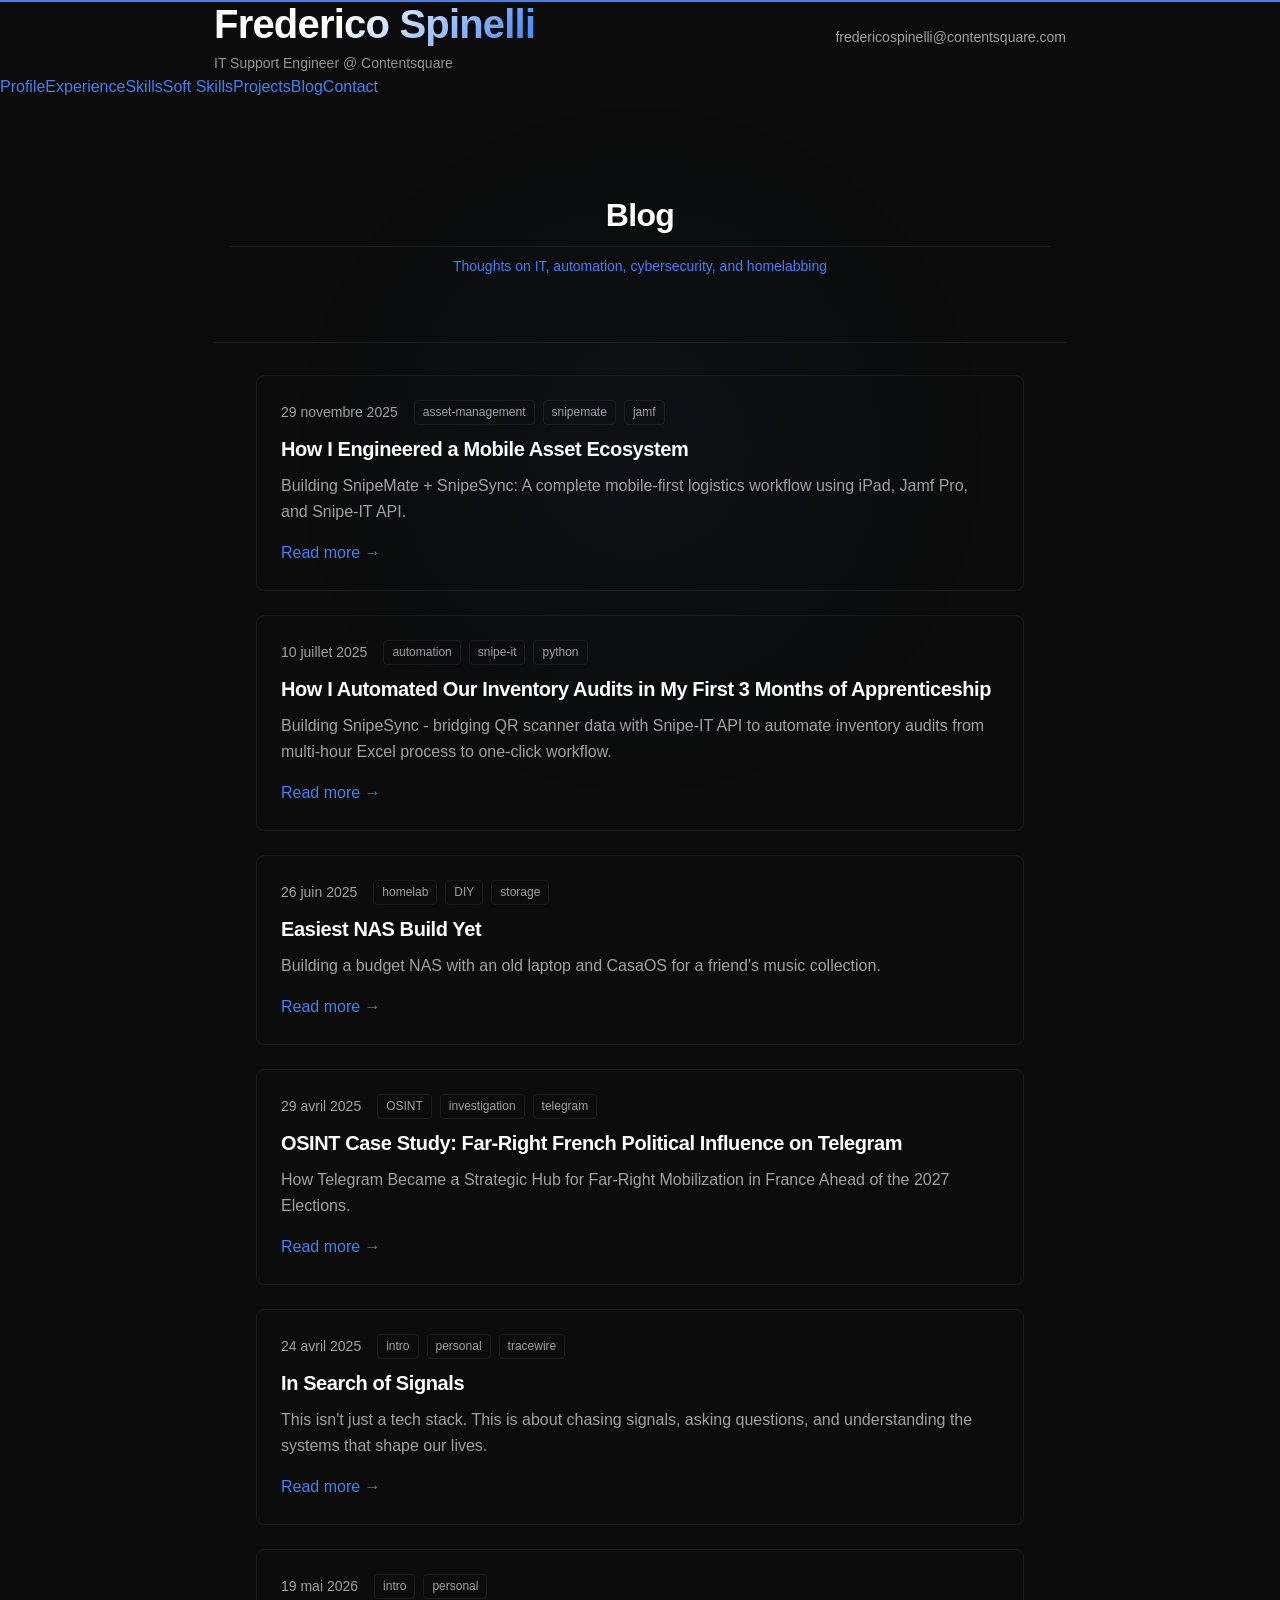
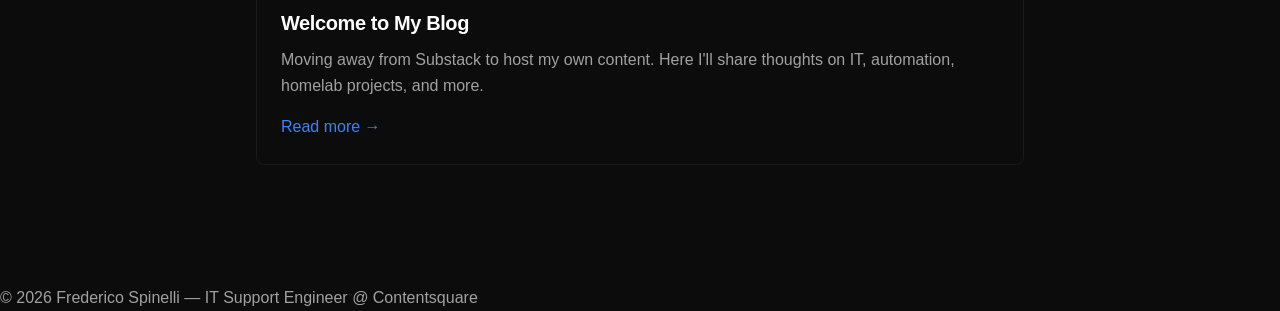
==== blog.html @ 6df58f3d "Add mouse-following spotlight glow effect" ====
<!DOCTYPE html>
<html lang="fr">
<head>
    <meta charset="UTF-8">
    <meta name="viewport" content="width=device-width, initial-scale=1.0">
    <title>Blog — Frederico Spinelli</title>
    <link rel="preload" href="fonts/inter-var-latin.woff2" as="font" type="font/woff2" crossorigin>
    <link rel="preload" href="fonts/jetbrains-mono-regular-latin.woff2" as="font" type="font/woff2" crossorigin>
    <link rel="stylesheet" href="style.css">
    <link rel="icon" type="image/x-icon" href="favicon.ico">
    <script src="components.js" defer></script>

    <meta property="og:type" content="website" />
    <meta property="og:title" content="Blog — Frederico Spinelli" />
    <meta property="og:description" content="Articles on IT support, automation, homelab projects, and more." />
    <meta property="og:image" content="https://fuulks.github.io/FredericoSpinelli-CV/og-image.png" />
    <meta property="og:image:width" content="1200" />
    <meta property="og:image:height" content="630" />
    <meta name="twitter:card" content="summary_large_image" />
    <meta name="twitter:title" content="Blog — Frederico Spinelli" />
    <meta name="twitter:description" content="Articles on IT support, automation, homelab projects, and more." />
    <meta name="twitter:image" content="https://fuulks.github.io/FredericoSpinelli-CV/og-image.png" />
</head>
<body>
    <div id="scroll-progress"></div>
    <div class="spotlight" aria-hidden="true"></div>
    <a href="#main-content" class="skip-link">Skip to main content</a>
    <site-header></site-header>

    <site-nav></site-nav>

    <main id="main-content">
        <section class="blog-hero" aria-labelledby="blog">
            <h2 id="blog">Blog</h2>
            <p class="tagline">Thoughts on IT, automation, cybersecurity, and homelabbing</p>
        </section>

        <section class="posts-list" id="posts">
            <!-- Posts will be listed here dynamically -->
        </section>
    </main>

    <site-footer></site-footer>

    <script>
        // Load posts from the posts/ directory
        async function loadPosts() {
            const postsContainer = document.getElementById('posts');
            
            // Post metadata - update this when adding new posts
            const posts = [
                {
                    slug: '2025-11-29-how-i-engineered-a-mobile-asset-ecosystem',
                    title: 'How I Engineered a Mobile Asset Ecosystem',
                    date: '2025-11-29',
                    excerpt: 'Building SnipeMate + SnipeSync: A complete mobile-first logistics workflow using iPad, Jamf Pro, and Snipe-IT API.',
                    tags: ['asset-management', 'snipemate', 'jamf']
                },
                {
                    slug: '2025-07-10-how-i-automated-our-inventory-audits',
                    title: 'How I Automated Our Inventory Audits in My First 3 Months of Apprenticeship',
                    date: '2025-07-10',
                    excerpt: 'Building SnipeSync - bridging QR scanner data with Snipe-IT API to automate inventory audits from multi-hour Excel process to one-click workflow.',
                    tags: ['automation', 'snipe-it', 'python']
                },
                {
                    slug: '2025-06-26-easiest-nas-build-yet',
                    title: 'Easiest NAS Build Yet',
                    date: '2025-06-26',
                    excerpt: 'Building a budget NAS with an old laptop and CasaOS for a friend\'s music collection.',
                    tags: ['homelab', 'DIY', 'storage']
                },
                {
                    slug: '2025-04-29-osint-case-study-far-right-telegram-fne',
                    title: 'OSINT Case Study: Far-Right French Political Influence on Telegram',
                    date: '2025-04-29',
                    excerpt: 'How Telegram Became a Strategic Hub for Far-Right Mobilization in France Ahead of the 2027 Elections.',
                    tags: ['OSINT', 'investigation', 'telegram']
                },
                {
                    slug: '2025-04-24-in-search-of-signals',
                    title: 'In Search of Signals',
                    date: '2025-04-24',
                    excerpt: "This isn't just a tech stack. This is about chasing signals, asking questions, and understanding the systems that shape our lives.",
                    tags: ['intro', 'personal', 'tracewire']
                },
                {
                    slug: '2026-05-19-welcome-to-my-blog',
                    title: 'Welcome to My Blog',
                    date: '2026-05-19',
                    excerpt: 'Moving away from Substack to host my own content. Here I\'ll share thoughts on IT, automation, homelab projects, and more.',
                    tags: ['intro', 'personal']
                }
            ];

            if (posts.length === 0) {
                postsContainer.innerHTML = '<p class="no-posts">No posts yet. Check back soon!</p>';
                return;
            }

            postsContainer.innerHTML = posts.map(post => `
                <article class="post-card reveal-on-scroll">
                    <div class="post-meta">
                        <span class="post-date">${formatDate(post.date)}</span>
                        <span class="post-tags">${post.tags.map(t => `<span class="tag">${t}</span>`).join('')}</span>
                    </div>
                    <h3 class="post-title"><a href="posts/${post.slug}.html">${post.title}</a></h3>
                    <p class="post-excerpt">${post.excerpt}</p>
                    <a href="posts/${post.slug}.html" class="read-more">Read more →</a>
                </article>
            `).join('');
        }

        function formatDate(dateStr) {
            const date = new Date(dateStr);
            return date.toLocaleDateString('fr-FR', { 
                day: 'numeric', 
                month: 'long', 
                year: 'numeric' 
            });
        }

        loadPosts();
    </script>
</body>
</html>
---- style.css ----
/* CV Redesign — Tech Professional Dark (Linear-inspired) */

/* ===== Self-hosted Fonts ===== */
@font-face {
  font-family: 'Inter';
  src: url('fonts/inter-var-latin.woff2') format('woff2');
  font-weight: 100 900;
  font-style: normal;
  font-display: swap;
}

@font-face {
  font-family: 'JetBrains Mono';
  src: url('fonts/jetbrains-mono-regular-latin.woff2') format('woff2');
  font-weight: 400;
  font-style: normal;
  font-display: swap;
}

/* ===== CSS Variables ===== */
:root {
  --bg-primary: #0c0c0c;
  --bg-surface: #141414;
  --bg-elevated: #1a1a1a;
  --bg-hover: #222222;
  --text-primary: #ffffff;
  --text-secondary: #a1a1a1;
  --text-muted: #949494;
  --accent: #3b82f6;
  --accent-hover: #60a5fa;
  --accent-glow: rgba(59, 130, 246, 0.15);
  --border: rgba(255,255,255,0.06);
  --border-light: rgba(255,255,255,0.12);
  --radius: 12px;
  --radius-sm: 8px;
  --spacing: 4px;
  --font: 'Inter', -apple-system, BlinkMacSystemFont, 'Segoe UI', sans-serif;
  --font-mono: 'JetBrains Mono', 'Fira Code', monospace;
  --transition: 0.2s ease;
}

/* ===== Reset ===== */
*, *::before, *::after {
  box-sizing: border-box;
  margin: 0;
  padding: 0;
}

html {
  scroll-behavior: smooth;
}

body {
  font-family: var(--font);
  background: var(--bg-primary);
  color: var(--text-primary);
  line-height: 1.6;
  min-height: 100vh;
}

body::after {
  content: '';
  position: fixed;
  inset: 0;
  background-image: url("data:image/svg+xml,%3Csvg viewBox='0 0 256 256' xmlns='http://www.w3.org/2000/svg'%3E%3Cfilter id='noise'%3E%3CfeTurbulence type='fractalNoise' baseFrequency='0.9' numOctaves='4' stitchTiles='stitch'/%3E%3C/filter%3E%3Crect width='100%25' height='100%25' filter='url(%23noise)' opacity='0.04'/%3E%3C/svg%3E");
  opacity: 0.03;
  pointer-events: none;
  z-index: 9999;
}

/* ===== Typography ===== */
h1, h2, h3, h4, h5, h6 {
  font-weight: 600;
  line-height: 1.2;
  letter-spacing: -0.02em;
}

h1 {
  background: linear-gradient(135deg, #ffffff 40%, #3b82f6 100%);
  -webkit-background-clip: text;
  background-clip: text;
  -webkit-text-fill-color: transparent;
  color: #ffffff;
  font-size: 2.5rem;
  font-weight: 700;
}
h2 { font-size: 1.75rem; }
h3 { font-size: 1.25rem; }
h4 { font-size: 1rem; }

p { color: var(--text-secondary); }
a { color: var(--accent); text-decoration: none; transition: color var(--transition), background-size 300ms ease; }

.post-body a,
.footer-content a,
.blog-content a {
  background-image: linear-gradient(var(--accent), var(--accent));
  background-size: 0% 1px;
  background-repeat: no-repeat;
  background-position: left bottom;
  transition: color var(--transition), background-size 300ms ease;
}

.post-body a:hover,
.footer-content a:hover,
.blog-content a:hover {
  background-size: 100% 1px;
}
a:hover { color: var(--accent-hover); }

strong { color: var(--text-primary); font-weight: 600; }

/* ===== Layout ===== */
.container {
  max-width: 900px;
  margin: 0 auto;
  padding: 0 24px;
}

/* ===== Header ===== */
header {
  background: var(--bg-surface);
  border-bottom: 1px solid var(--border);
  padding: 24px 0;
  position: sticky;
  top: 0;
  z-index: 100;
  backdrop-filter: blur(12px);
}

.header-content {
  max-width: 900px;
  margin: 0 auto;
  padding: 0 24px;
  display: flex;
  justify-content: space-between;
  align-items: center;
  flex-wrap: wrap;
  gap: 16px;
}

.header-text .subtitle {
  color: var(--text-muted);
  font-size: 0.875rem;
  margin-top: 4px;
}

.header-contact {
  display: flex;
  gap: 16px;
}

.header-contact a {
  color: var(--text-secondary);
  font-size: 0.875rem;
}

/* ===== Nav ===== */
nav {
  background: var(--bg-surface);
  border-bottom: 1px solid var(--border);
  padding: 0;
  position: sticky;
  top: 73px;
  z-index: 99;
}

nav .nav-inner {
  max-width: 900px;
  margin: 0 auto;
  padding: 0 24px;
  display: flex;
  gap: 0;
  overflow-x: auto;
  scrollbar-width: none;
}

nav .nav-inner::-webkit-scrollbar { display: none; }

nav a {
  color: var(--text-muted);
  padding: 16px 20px;
  font-size: 0.875rem;
  font-weight: 500;
  transition: all var(--transition);
  white-space: nowrap;
  border-bottom: 2px solid transparent;
}

nav a:hover {
  color: var(--text-primary);
  background: var(--bg-hover);
}

nav a.active {
  color: var(--accent);
  border-bottom-color: var(--accent);
}

nav a.contact-btn {
  color: var(--accent);
  border: 1px solid var(--accent);
  border-radius: var(--radius-sm);
  margin: 8px 12px 8px 0;
  padding: 8px 16px;
  transition: all var(--transition);
}

nav a.contact-btn:hover {
  background: var(--accent);
  color: var(--bg-primary);
}

/* ===== Main ===== */
main {
  max-width: 900px;
  margin: 0 auto;
  padding: 48px 24px;
}

/* ===== Cards ===== */
.card {
  position: relative;
  isolation: isolate;
  background: var(--bg-surface);
  border: 1px solid var(--border);
  border-radius: var(--radius);
  padding: 24px;
  transition: all var(--transition);
}

.card:hover {
  border-color: var(--border-light);
  box-shadow: 0 0 0 1px var(--accent-glow), 0 8px 32px rgba(0,0,0,0.4);
}

.card::before, .experience-card::before, .project-item::before {
  content: '';
  position: absolute;
  inset: -1px;
  border-radius: inherit;
  background: linear-gradient(135deg, rgba(59,130,246,0.4), transparent 50%);
  z-index: -1;
  opacity: 0;
  transition: opacity 300ms ease;
}

.card:hover::before {
  opacity: 1;
}

.experience-card:hover::before {
  opacity: 1;
}

.project-item:hover::before {
  opacity: 1;
}

/* ===== Section ===== */
section {
  margin-bottom: 48px;
}

section h2 {
  margin-bottom: 24px;
  padding-bottom: 12px;
  border-bottom: 1px solid var(--border);
}

.section-intro {
  color: var(--text-muted);
  margin-bottom: 24px;
  font-size: 0.9375rem;
}

/* ===== Profile ===== */
.profile {
  background:
    radial-gradient(ellipse 80% 60% at 50% -10%, rgba(59, 130, 246, 0.12) 0%, transparent 70%),
    radial-gradient(ellipse 60% 40% at 80% 100%, rgba(99, 102, 241, 0.08) 0%, transparent 60%),
    var(--bg-primary);
  display: grid;
  grid-template-columns: 200px 1fr;
  gap: 32px;
  align-items: start;
}

.profile-photo {
  width: 200px;
  height: 200px;
  border-radius: var(--radius);
  object-fit: cover;
  border: 1px solid var(--border);
}

.profile-text h2 {
  border: none;
  padding: 0;
  margin-bottom: 8px;
  border-bottom: none;
}

.tagline {
  color: var(--accent);
  font-size: 0.875rem;
  font-weight: 500;
  margin-bottom: 16px;
}

.profile-text p {
  margin-bottom: 12px;
  font-size: 0.9375rem;
}

.profile-links {
  display: flex;
  gap: 12px;
  margin-top: 20px;
  flex-wrap: wrap;
}

.profile-link {
  display: inline-flex;
  align-items: center;
  gap: 8px;
  background: var(--bg-elevated);
  padding: 10px 16px;
  border-radius: var(--radius-sm);
  font-size: 0.875rem;
  font-weight: 500;
  transition: all var(--transition);
}

.profile-link:hover {
  background: var(--bg-hover);
  transform: translateY(-1px);
}

/* ===== Stats Cards ===== */
.stats-grid {
  display: grid;
  grid-template-columns: repeat(3, 1fr);
  gap: 16px;
}

.stat-card {
  background: var(--bg-surface);
  border: 1px solid var(--border);
  border-radius: var(--radius);
  padding: 20px;
  text-align: center;
}

.stat-number {
  font-size: 2rem;
  font-weight: 700;
  color: var(--accent);
  display: block;
}

.stat-label {
  font-size: 0.8125rem;
  color: var(--text-muted);
  margin-top: 4px;
  display: block;
}

/* ===== Experience Cards ===== */
.experience-card {
  position: relative;
  isolation: isolate;
  background: var(--bg-surface);
  border: 1px solid var(--border);
  border-radius: var(--radius);
  padding: 24px;
  margin-bottom: 16px;
  transition: all var(--transition);
}

.experience-card:hover {
  border-color: var(--border-light);
  box-shadow: 0 0 0 1px var(--accent-glow), 0 8px 32px rgba(0,0,0,0.4);
}

.experience-card.featured {
  border-color: var(--accent);
  background: linear-gradient(135deg, var(--bg-surface) 0%, rgba(59, 130, 246, 0.05) 100%);
}

.exp-header {
  display: grid;
  grid-template-columns: 56px 1fr auto;
  gap: 16px;
  align-items: start;
  margin-bottom: 16px;
}

.exp-logo img {
  width: 56px;
  height: 56px;
  border-radius: var(--radius-sm);
  object-fit: cover;
  border: 1px solid var(--border);
}

.exp-title-block h3 {
  margin-bottom: 4px;
}

.company {
  color: var(--accent);
  font-weight: 500;
  font-size: 0.9375rem;
}

.exp-date {
  color: var(--text-muted);
  font-size: 0.8125rem;
  margin-top: 4px;
}

.exp-location {
  color: var(--text-muted);
  font-size: 0.8125rem;
  white-space: nowrap;
}

.exp-details p {
  margin-bottom: 16px;
  font-size: 0.9375rem;
}

.tags {
  display: flex;
  flex-wrap: wrap;
  gap: 8px;
}

.tag {
  background: var(--bg-elevated);
  color: var(--text-secondary);
  padding: 6px 12px;
  border-radius: 20px;
  font-size: 0.75rem;
  font-weight: 500;
  border: 1px solid var(--border);
}

/* ===== Timeline ===== */
.timeline {
  position: relative;
  padding-left: 32px;
}

.timeline::before {
  content: '';
  position: absolute;
  left: 7px;
  top: 0;
  bottom: 0;
  width: 2px;
  background: var(--border);
}

.timeline-item {
  position: relative;
  margin-bottom: 24px;
}

.timeline-item::before {
  content: '';
  position: absolute;
  left: -28px;
  top: 6px;
  width: 10px;
  height: 10px;
  border-radius: 50%;
  background: var(--bg-primary);
  border: 2px solid var(--accent);
}

.timeline-content {
  background: var(--bg-surface);
  border: 1px solid var(--border);
  border-radius: var(--radius);
  padding: 20px;
  transition: all var(--transition);
}

.timeline-content:hover {
  border-color: var(--border-light);
  transform: translateX(4px);
}

.timeline-content h3 {
  margin-bottom: 4px;
  font-size: 1rem;
}

.timeline-date {
  color: var(--accent);
  font-size: 0.75rem;
  font-weight: 600;
  margin-bottom: 8px;
  text-transform: uppercase;
  letter-spacing: 0.05em;
}

.timeline-content p {
  font-size: 0.875rem;
}

/* ===== Skills Grid ===== */
.skills-grid {
  display: grid;
  grid-template-columns: repeat(2, 1fr);
  gap: 16px;
}

.skill-category {
  background: var(--bg-surface);
  border: 1px solid var(--border);
  border-radius: var(--radius);
  padding: 20px;
  transition: all var(--transition);
}

.skill-category:hover {
  border-color: var(--border-light);
  transform: translateY(-2px);
}

.skill-category h3 {
  font-size: 0.9375rem;
  margin-bottom: 16px;
  display: flex;
  align-items: center;
  gap: 8px;
}

.skill-category ul {
  list-style: none;
}

.skill-category li {
  color: var(--text-secondary);
  padding: 8px 0;
  font-size: 0.875rem;
  border-bottom: 1px solid var(--border);
  display: flex;
  align-items: center;
  gap: 8px;
}

.skill-category li:last-child {
  border-bottom: none;
}

.skill-category li::before {
  content: '→';
  color: var(--accent);
  font-size: 0.75rem;
}

/* ===== Certifications ===== */
.cert-grid {
  display: grid;
  grid-template-columns: repeat(3, 1fr);
  gap: 16px;
}

.cert-card {
  background: var(--bg-surface);
  border: 1px solid var(--border);
  border-radius: var(--radius);
  padding: 20px;
  text-align: center;
  transition: all var(--transition);
}

.cert-card:hover {
  border-color: var(--border-light);
  transform: translateY(-2px);
}

.cert-badge {
  font-size: 2rem;
  margin-bottom: 12px;
}

.cert-info h3 {
  font-size: 0.875rem;
  margin-bottom: 8px;
  line-height: 1.3;
}

.cert-issuer {
  color: var(--accent);
  font-size: 0.75rem;
  font-weight: 500;
}

.cert-date {
  color: var(--text-muted);
  font-size: 0.75rem;
  margin-top: 4px;
}

/* ===== Tools Grid ===== */
.tools-grid {
  display: flex;
  flex-wrap: wrap;
  gap: 8px;
}

.tool-tag {
  background: var(--bg-elevated);
  color: var(--text-secondary);
  padding: 8px 14px;
  border-radius: 20px;
  font-size: 0.8125rem;
  font-weight: 500;
  border: 1px solid var(--border);
  transition: all var(--transition);
}

.tool-tag:hover {
  background: var(--accent);
  color: var(--text-primary);
  border-color: var(--accent);
}

/* ===== Soft Skills Grid ===== */
.softskills-grid {
  display: grid;
  grid-template-columns: repeat(2, 1fr);
  gap: 16px;
}

.softskill-card {
  background: var(--bg-surface);
  border: 1px solid var(--border);
  border-radius: var(--radius);
  padding: 20px;
  transition: all var(--transition);
}

.softskill-card:hover {
  border-color: var(--border-light);
  transform: translateY(-2px);
}

.softskill-icon {
  font-size: 1.5rem;
  margin-bottom: 12px;
}

.softskill-card h3 {
  font-size: 0.9375rem;
  margin-bottom: 8px;
}

.softskill-card p {
  font-size: 0.8125rem;
  line-height: 1.5;
}

/* ===== Languages Grid ===== */
.languages-grid {
  display: grid;
  grid-template-columns: repeat(5, 1fr);
  gap: 12px;
}

.language-item {
  background: var(--bg-surface);
  border: 1px solid var(--border);
  border-radius: var(--radius);
  padding: 16px;
  text-align: center;
  transition: all var(--transition);
}

.language-item:hover {
  border-color: var(--accent);
  transform: translateY(-2px);
}

.lang-flag {
  font-size: 1.5rem;
  display: block;
  margin-bottom: 8px;
}

.lang-name {
  font-size: 0.8125rem;
  font-weight: 500;
  color: var(--text-primary);
  display: block;
}

.lang-level {
  font-size: 0.75rem;
  color: var(--accent);
  display: block;
  margin-top: 4px;
}

/* ===== Contact Form ===== */
.contact-form {
  background: var(--bg-surface);
  border: 1px solid var(--border);
  border-radius: var(--radius);
  padding: 32px;
}

.form-row {
  display: grid;
  grid-template-columns: 1fr 1fr;
  gap: 16px;
}

.form-group {
  margin-bottom: 20px;
}

.form-group label {
  display: block;
  font-size: 0.8125rem;
  font-weight: 500;
  color: var(--text-secondary);
  margin-bottom: 8px;
}

.form-group .required {
  color: var(--accent);
}

.form-group input,
.form-group select,
.form-group textarea {
  width: 100%;
  background: var(--bg-primary);
  border: 1px solid var(--border);
  border-radius: var(--radius-sm);
  padding: 12px 16px;
  color: var(--text-primary);
  font-family: var(--font);
  font-size: 0.9375rem;
  transition: all var(--transition);
}

.form-group input:focus,
.form-group select:focus,
.form-group textarea:focus {
  outline: none;
  border-color: var(--accent);
  box-shadow: 0 0 0 3px var(--accent-glow);
}

.form-group input::placeholder,
.form-group textarea::placeholder {
  color: var(--text-muted);
}

.form-group select {
  cursor: pointer;
  appearance: none;
  background-image: url("data:image/svg+xml,%3Csvg xmlns='http://www.w3.org/2000/svg' width='16' height='16' viewBox='0 0 24 24' fill='none' stroke='%236b6b6b' stroke-width='2'%3E%3Cpath d='M6 9l6 6 6-6'/%3E%3C/svg%3E");
  background-repeat: no-repeat;
  background-position: right 12px center;
  padding-right: 40px;
}

.form-group textarea {
  resize: vertical;
  min-height: 120px;
}

.form-footer {
  display: flex;
  justify-content: space-between;
  align-items: center;
  margin-top: 8px;
}

.submit-btn {
  background: var(--accent);
  color: var(--text-primary);
  border: none;
  border-radius: var(--radius-sm);
  padding: 14px 28px;
  font-size: 0.9375rem;
  font-weight: 600;
  cursor: pointer;
  display: inline-flex;
  align-items: center;
  gap: 8px;
  transition: all var(--transition);
}

.submit-btn:hover {
  background: var(--accent-hover);
  transform: translateY(-1px);
  box-shadow: 0 4px 16px rgba(59, 130, 246, 0.4);
}

.form-note {
  font-size: 0.75rem;
  color: var(--text-muted);
}

/* ===== Contact Methods ===== */
.contact-methods {
  display: grid;
  grid-template-columns: repeat(3, 1fr);
  gap: 16px;
  margin-top: 24px;
}

.contact-method {
  background: var(--bg-surface);
  border: 1px solid var(--border);
  border-radius: var(--radius);
  padding: 20px;
  display: flex;
  gap: 12px;
  align-items: flex-start;
  transition: all var(--transition);
}

.contact-method:hover {
  border-color: var(--border-light);
  transform: translateY(-2px);
}

.method-icon {
  font-size: 1.25rem;
}

.method-info h4 {
  font-size: 0.875rem;
  margin-bottom: 4px;
}

.method-info p {
  font-size: 0.8125rem;
}

/* ===== Portfolio ===== */
.portfolio-projects {
  margin-top: 32px;
}

.projects-list {
  display: grid;
  gap: 16px;
}

.project-item {
  position: relative;
  isolation: isolate;
  background: var(--bg-surface);
  border: 1px solid var(--border);
  border-radius: var(--radius);
  padding: 24px;
  display: grid;
  grid-template-columns: 48px 1fr;
  gap: 16px;
  transition: all var(--transition);
}

.project-item:hover {
  border-color: var(--border-light);
  transform: translateY(-2px);
  box-shadow: 0 0 0 1px var(--accent-glow), 0 8px 32px rgba(0,0,0,0.4);
}

.project-icon {
  font-size: 1.5rem;
  width: 48px;
  height: 48px;
  background: var(--bg-elevated);
  border-radius: var(--radius-sm);
  display: flex;
  align-items: center;
  justify-content: center;
}

.project-info h4 {
  font-size: 1rem;
  margin-bottom: 8px;
}

.project-info p {
  font-size: 0.875rem;
  margin-bottom: 12px;
  line-height: 1.5;
}

.portfolio-tags {
  display: flex;
  flex-wrap: wrap;
  gap: 6px;
  font-size: 0.75rem;
}

.portfolio-tags span {
  background: var(--bg-elevated);
  color: var(--text-muted);
  padding: 4px 10px;
  border-radius: 12px;
  border: 1px solid var(--border);
}

/* ===== Substack Embed ===== */
.substack-feed {
  background: var(--bg-surface);
  border: 1px solid var(--border);
  border-radius: var(--radius);
  padding: 20px;
  margin-bottom: 24px;
}

/* ===== Education Card ===== */
.education-card {
  background: var(--bg-surface);
  border: 1px solid var(--border);
  border-radius: var(--radius);
  padding: 24px;
  display: flex;
  gap: 16px;
  align-items: center;
}

.edu-icon {
  font-size: 2rem;
}

.edu-info h3 {
  margin-bottom: 4px;
}

.edu-field {
  color: var(--accent);
  font-size: 0.875rem;
  font-weight: 500;
}

.edu-date {
  color: var(--text-muted);
  font-size: 0.8125rem;
  margin-top: 4px;
}

/* ===== Footer ===== */
footer {
  background: var(--bg-surface);
  border-top: 1px solid var(--border);
  padding: 24px 0;
  text-align: center;
}

footer p {
  color: var(--text-muted);
  font-size: 0.8125rem;
}

/* ===== Accessibility ===== */
@media (prefers-reduced-motion: reduce) {
  *, *::before, *::after {
    animation-duration: 0.01ms !important;
    animation-iteration-count: 1 !important;
    transition-duration: 0.01ms !important;
    scroll-behavior: auto !important;
  }
}

html {
  scroll-padding-top: 80px;
}

*:focus {
  scroll-margin-top: 100px;
}

/* ===== Mobile Responsive ===== */
@media (max-width: 768px) {
  h1 { font-size: 1.75rem; }
  h2 { font-size: 1.5rem; }
  
  .profile {
    grid-template-columns: 1fr;
    text-align: center;
  }
  
  .profile-photo {
    width: 160px;
    height: 160px;
    margin: 0 auto;
  }
  
  .profile-links {
    justify-content: center;
  }
  
  .stats-grid {
    grid-template-columns: 1fr;
  }
  
  .skills-grid,
  .softskills-grid {
    grid-template-columns: 1fr;
  }
  
  .cert-grid {
    grid-template-columns: 1fr;
  }
  
  .languages-grid {
    grid-template-columns: repeat(2, 1fr);
  }
  
  .form-row {
    grid-template-columns: 1fr;
  }
  
  .contact-methods {
    grid-template-columns: 1fr;
  }
  
  .exp-header {
    grid-template-columns: 48px 1fr;
  }
  
  .exp-location {
    display: none;
  }
  
  .project-item {
    grid-template-columns: 1fr;
  }
  
  .project-icon {
    display: none;
  }
}

/* ===== Utility ===== */
.edu-icon { font-size: 2rem; }

/* ===== Scrollbar ===== */
::-webkit-scrollbar {
  width: 8px;
  height: 8px;
}

::-webkit-scrollbar-track {
  background: var(--bg-primary);
}

::-webkit-scrollbar-thumb {
  background: var(--border);
  border-radius: 4px;
}

::-webkit-scrollbar-thumb:hover {
  background: var(--border-light);
}

/* ===== Blog ===== */
.blog-hero {
  text-align: center;
  padding: 3rem 1rem;
  border-bottom: 1px solid var(--border);
  margin-bottom: 2rem;
}

.blog-hero h2 {
  font-size: 2rem;
  margin-bottom: 0.5rem;
}

.posts-list {
  max-width: 800px;
  margin: 0 auto;
  padding: 0 1rem 3rem;
}

.post-card {
  background: var(--bg-secondary);
  border: 1px solid var(--border);
  border-radius: 8px;
  padding: 1.5rem;
  margin-bottom: 1.5rem;
  transition: border-color 0.2s;
}

.post-card:hover {
  border-color: var(--accent);
}

.post-meta {
  display: flex;
  align-items: center;
  gap: 1rem;
  margin-bottom: 0.75rem;
  font-size: 0.875rem;
  color: var(--text-secondary);
}

.post-tags {
  display: flex;
  gap: 0.5rem;
}

.tag {
  background: var(--bg-tertiary);
  padding: 0.125rem 0.5rem;
  border-radius: 4px;
  font-size: 0.75rem;
}

.post-title {
  margin: 0 0 0.75rem;
  font-size: 1.25rem;
}

.post-title a {
  color: var(--text-primary);
  text-decoration: none;
}

.post-title a:hover {
  color: var(--accent);
}

.post-excerpt {
  color: var(--text-secondary);
  margin-bottom: 1rem;
  line-height: 1.6;
}

.read-more {
  color: var(--accent);
  font-weight: 500;
  text-decoration: none;
}

.read-more:hover {
  text-decoration: underline;
}

.no-posts {
  text-align: center;
  color: var(--text-secondary);
  padding: 3rem;
}

/* ===== Single Post ===== */
.post-content {
  max-width: 800px;
  margin: 0 auto;
  padding: 2rem 1rem 3rem;
}

.post-header {
  margin-bottom: 2rem;
  padding-bottom: 1rem;
  border-bottom: 1px solid var(--border);
}

.post-header .post-date {
  display: block;
  color: var(--text-secondary);
  font-size: 0.875rem;
  margin-bottom: 0.5rem;
}

.post-header h1 {
  font-size: 2rem;
  margin-bottom: 1rem;
}

.post-header .post-tags {
  display: flex;
  gap: 0.5rem;
}

.post-body {
  line-height: 1.8;
}

.post-body h2 {
  margin-top: 2rem;
  margin-bottom: 1rem;
}

.post-body h3 {
  margin-top: 1.5rem;
  margin-bottom: 0.75rem;
}

.post-body p {
  margin-bottom: 1rem;
}

.post-body ul, .post-body ol {
  margin-bottom: 1rem;
  padding-left: 1.5rem;
}

.post-body li {
  margin-bottom: 0.5rem;
}

.post-body a {
  color: var(--accent);
}

.post-body a:hover {
  text-decoration: underline;
}

.post-body code {
  background: var(--bg-tertiary);
  padding: 0.125rem 0.375rem;
  border-radius: 4px;
  font-size: 0.875rem;
}

.post-body pre {
  background: var(--bg-tertiary);
  padding: 1rem;
  border-radius: 8px;
  overflow-x: auto;
  margin-bottom: 1rem;
}

.post-body pre code {
  background: none;
  padding: 0;
}

.post-footer {
  margin-top: 3rem;
  padding-top: 1rem;
  border-top: 1px solid var(--border);
}

.back-link {
  color: var(--text-secondary);
  text-decoration: none;
}

.back-link:hover {
  color: var(--accent);
}

/* ===== Skills Preview (index) ===== */
.skills-preview-grid {
  display: grid;
  grid-template-columns: repeat(2, 1fr);
  gap: 1.5rem;
  margin-top: 1.5rem;
}

.skill-item {
  background: var(--bg-secondary);
  border: 1px solid var(--border);
  border-radius: 8px;
  padding: 1.5rem;
}

.skill-item h3 {
  font-size: 1rem;
  margin-bottom: 0.5rem;
}

.skill-item p {
  font-size: 0.875rem;
  color: var(--text-secondary);
  margin: 0;
}

@media (max-width: 768px) {
  .skills-preview-grid {
    grid-template-columns: 1fr;
  }
}

/* ===== Profile Highlights ===== */
.profile-highlights {
  margin: 1rem 0;
  display: flex;
  flex-direction: column;
  gap: 0.5rem;
}

.highlight-item {
  display: flex;
  align-items: center;
  gap: 0.75rem;
  font-size: 0.9rem;
}

.highlight-icon {
  font-size: 1rem;
}

/* ===== Experience Card Logos ===== */
.exp-logo {
  width: 48px;
  height: 48px;
  border-radius: 8px;
  display: flex;
  align-items: center;
  justify-content: center;
  overflow: hidden;
  flex-shrink: 0;
  background: white;
}

.exp-logo img, .exp-logo svg {
  width: 100%;
  height: 100%;
  object-fit: contain;
}

/* ===== View Transitions ===== */
@view-transition { navigation: auto; }

/* ===== Scroll Progress Bar ===== */
#scroll-progress {
  position: fixed;
  top: 0;
  left: 0;
  height: 2px;
  background: var(--accent);
  width: 100%;
  transform-origin: left;
  animation: progress linear;
  animation-timeline: scroll(root);
  z-index: 200;
}

@keyframes progress {
  from { transform: scaleX(0); }
  to { transform: scaleX(1); }
}

/* ===== Accessibility Utilities ===== */
.skip-link {
  position: absolute;
  top: -40px;
  left: 0;
  background: var(--accent);
  color: var(--text-primary);
  padding: 8px 16px;
  z-index: 1000;
  text-decoration: none;
  font-weight: 600;
  border-radius: 0 0 var(--radius-sm) 0;
}

.skip-link:focus {
  top: 0;
}

.sr-only {
  position: absolute;
  width: 1px;
  height: 1px;
  padding: 0;
  margin: -1px;
  overflow: hidden;
  clip: rect(0, 0, 0, 0);
  white-space: nowrap;
  border: 0;
}

/* ===== Scroll Reveal Animations ===== */
.reveal-on-scroll {
  opacity: 0;
  transform: translateY(20px);
}

@supports (animation-timeline: view()) {
  @media (prefers-reduced-motion: no-preference) {
    .reveal-on-scroll {
      opacity: 1;
      transform: none;
      animation: fadeInUp 0.5s ease both;
      animation-timeline: view();
      animation-range: entry 0% cover 30%;
    }
  }
}

.reveal-on-scroll.visible {
  opacity: 1;
  transform: translateY(0);
  transition: opacity 0.5s ease, transform 0.5s ease;
}

@keyframes fadeInUp {
  from { opacity: 0; transform: translateY(20px); }
  to { opacity: 1; transform: translateY(0); }
}

/* ===== Spotlight Effect ===== */
.spotlight {
  position: fixed;
  inset: 0;
  pointer-events: none;
  z-index: 0;
  background: radial-gradient(
    600px circle at var(--mx, 50%) var(--my, 50%),
    rgba(59, 130, 246, 0.04),
    transparent 60%
  );
}

@media (hover: none) {
  .spotlight { display: none; }
}
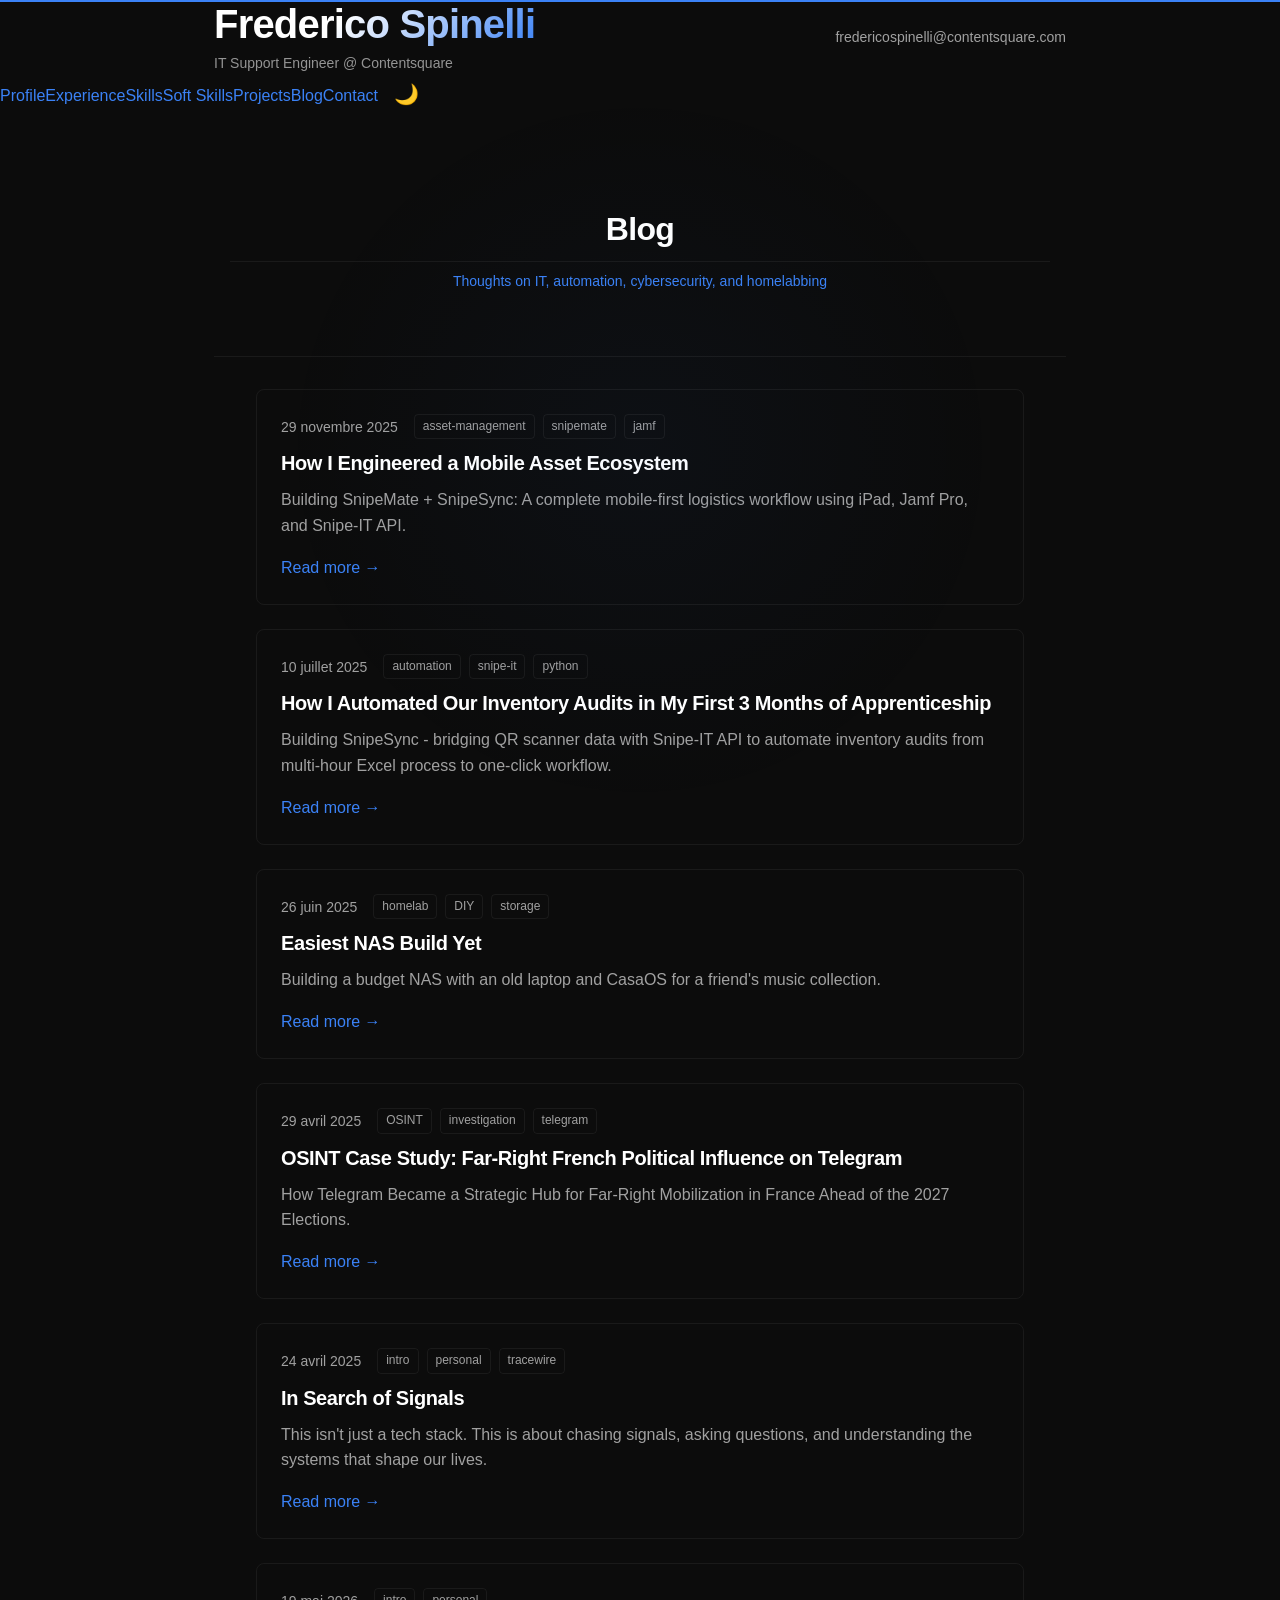
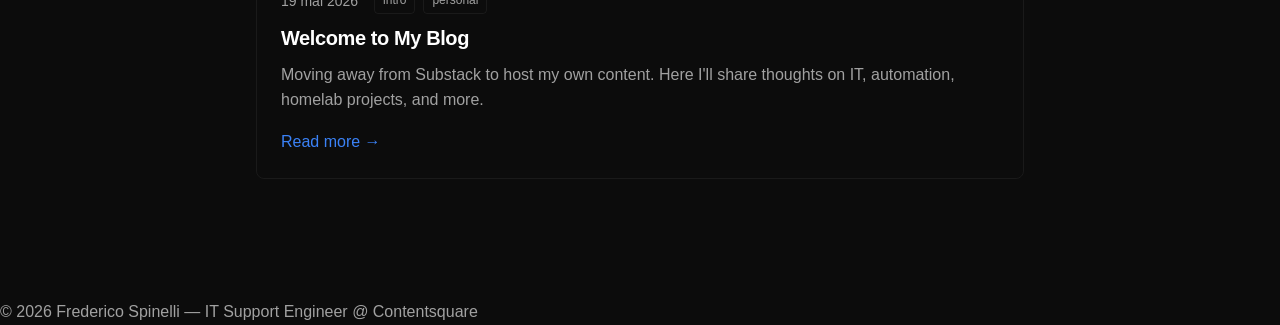
==== commit 3d2124c6: "Add PWA support (manifest, service worker, offline caching)" ====
--- a/blog.html
+++ b/blog.html
@@ -3,6 +3,8 @@
 <head>
     <meta charset="UTF-8">
     <meta name="viewport" content="width=device-width, initial-scale=1.0">
+    <link rel="manifest" href="manifest.webmanifest">
+    <meta name="theme-color" content="#0c0c0c">
     <title>Blog — Frederico Spinelli</title>
     <link rel="preload" href="fonts/inter-var-latin.woff2" as="font" type="font/woff2" crossorigin>
     <link rel="preload" href="fonts/jetbrains-mono-regular-latin.woff2" as="font" type="font/woff2" crossorigin>
@@ -122,5 +124,8 @@
 
         loadPosts();
     </script>
+<!-- GoatCounter Privacy-Friendly Analytics -->
+<script data-goatcounter="https://YOUR_SUBDOMAIN.goatcounter.com/count"
+ async src="//gc.zgo.at/count.js"></script>
 </body>
 </html>
--- a/style.css
+++ b/style.css
@@ -1425,3 +1425,121 @@
 @media (hover: none) {
   .spotlight { display: none; }
 }
+
+/* ===== Print Stylesheet ===== */
+@media print {
+  nav, footer, site-nav, site-footer, .skip-link, .spotlight,
+  #scroll-progress, .contact-btn, .profile-links { display: none !important; }
+
+  body {
+    background: white !important;
+    color: #111 !important;
+    font-size: 11pt;
+    line-height: 1.5;
+  }
+
+  * { box-shadow: none !important; text-shadow: none !important; }
+
+  .card, .experience-card, .project-item, .skill-category,
+  .stat-card, .cert-card, .softskill-card {
+    background: white !important;
+    border: 1px solid #ddd !important;
+    break-inside: avoid;
+  }
+
+  h1, h2, h3 {
+    color: #111 !important;
+    -webkit-text-fill-color: #111 !important;
+    background: none !important;
+  }
+
+  p, li, span { color: #333 !important; }
+
+  a { color: #111 !important; }
+  a[href]::after { content: " (" attr(href) ")"; font-size: 0.8em; color: #666; }
+  a[href^="#"]::after, a[href^="javascript"]::after { content: ""; }
+
+  .profile-photo { width: 120px; height: 120px; }
+
+  @page { margin: 1.5cm; }
+
+  .tag, .tool-tag { background: #f0f0f0 !important; color: #333 !important; border-color: #ccc !important; }
+}
+
+/* ===== Light Theme ===== */
+[data-theme="light"] {
+  --bg-primary: #ffffff;
+  --bg-surface: #f8f9fa;
+  --bg-elevated: #f0f1f3;
+  --bg-hover: #e9ecef;
+  --text-primary: #111111;
+  --text-secondary: #495057;
+  --text-muted: #6c757d;
+  --accent: #2563eb;
+  --accent-hover: #1d4ed8;
+  --accent-glow: rgba(37, 99, 235, 0.15);
+  --border: rgba(0,0,0,0.08);
+  --border-light: rgba(0,0,0,0.15);
+}
+
+/* Gradient text in light mode */
+[data-theme="light"] h1 {
+  background: linear-gradient(135deg, #111111 40%, #2563eb 100%);
+  -webkit-text-fill-color: transparent;
+  background-clip: text;
+}
+
+/* Noise overlay adjustment for light mode */
+[data-theme="light"] body::after {
+  opacity: 0.015;
+}
+
+/* Spotlight adjustment for light mode */
+[data-theme="light"] .spotlight {
+  background: radial-gradient(
+    600px circle at var(--mx, 50%) var(--my, 50%),
+    rgba(37, 99, 235, 0.03),
+    transparent 60%
+  );
+}
+
+/* ===== Theme Toggle Button ===== */
+#theme-toggle {
+  transition: transform 0.2s ease;
+}
+
+#theme-toggle:hover {
+  transform: scale(1.1);
+}
+
+/* ===== Bento Grid Skills Preview ===== */
+.skills-preview-grid {
+  display: grid;
+  grid-template-columns: repeat(4, 1fr);
+  gap: 1rem;
+  margin-top: 1.5rem;
+}
+
+.skill-item:first-child {
+  grid-column: span 2;
+  grid-row: span 2;
+}
+
+.skill-item:nth-child(2),
+.skill-item:nth-child(3) {
+  grid-column: span 2;
+}
+
+@media (max-width: 768px) {
+  .skills-preview-grid {
+    grid-template-columns: repeat(2, 1fr);
+  }
+  .skill-item:first-child {
+    grid-column: span 2;
+    grid-row: span 1;
+  }
+  .skill-item:nth-child(2),
+  .skill-item:nth-child(3) {
+    grid-column: span 1;
+  }
+}
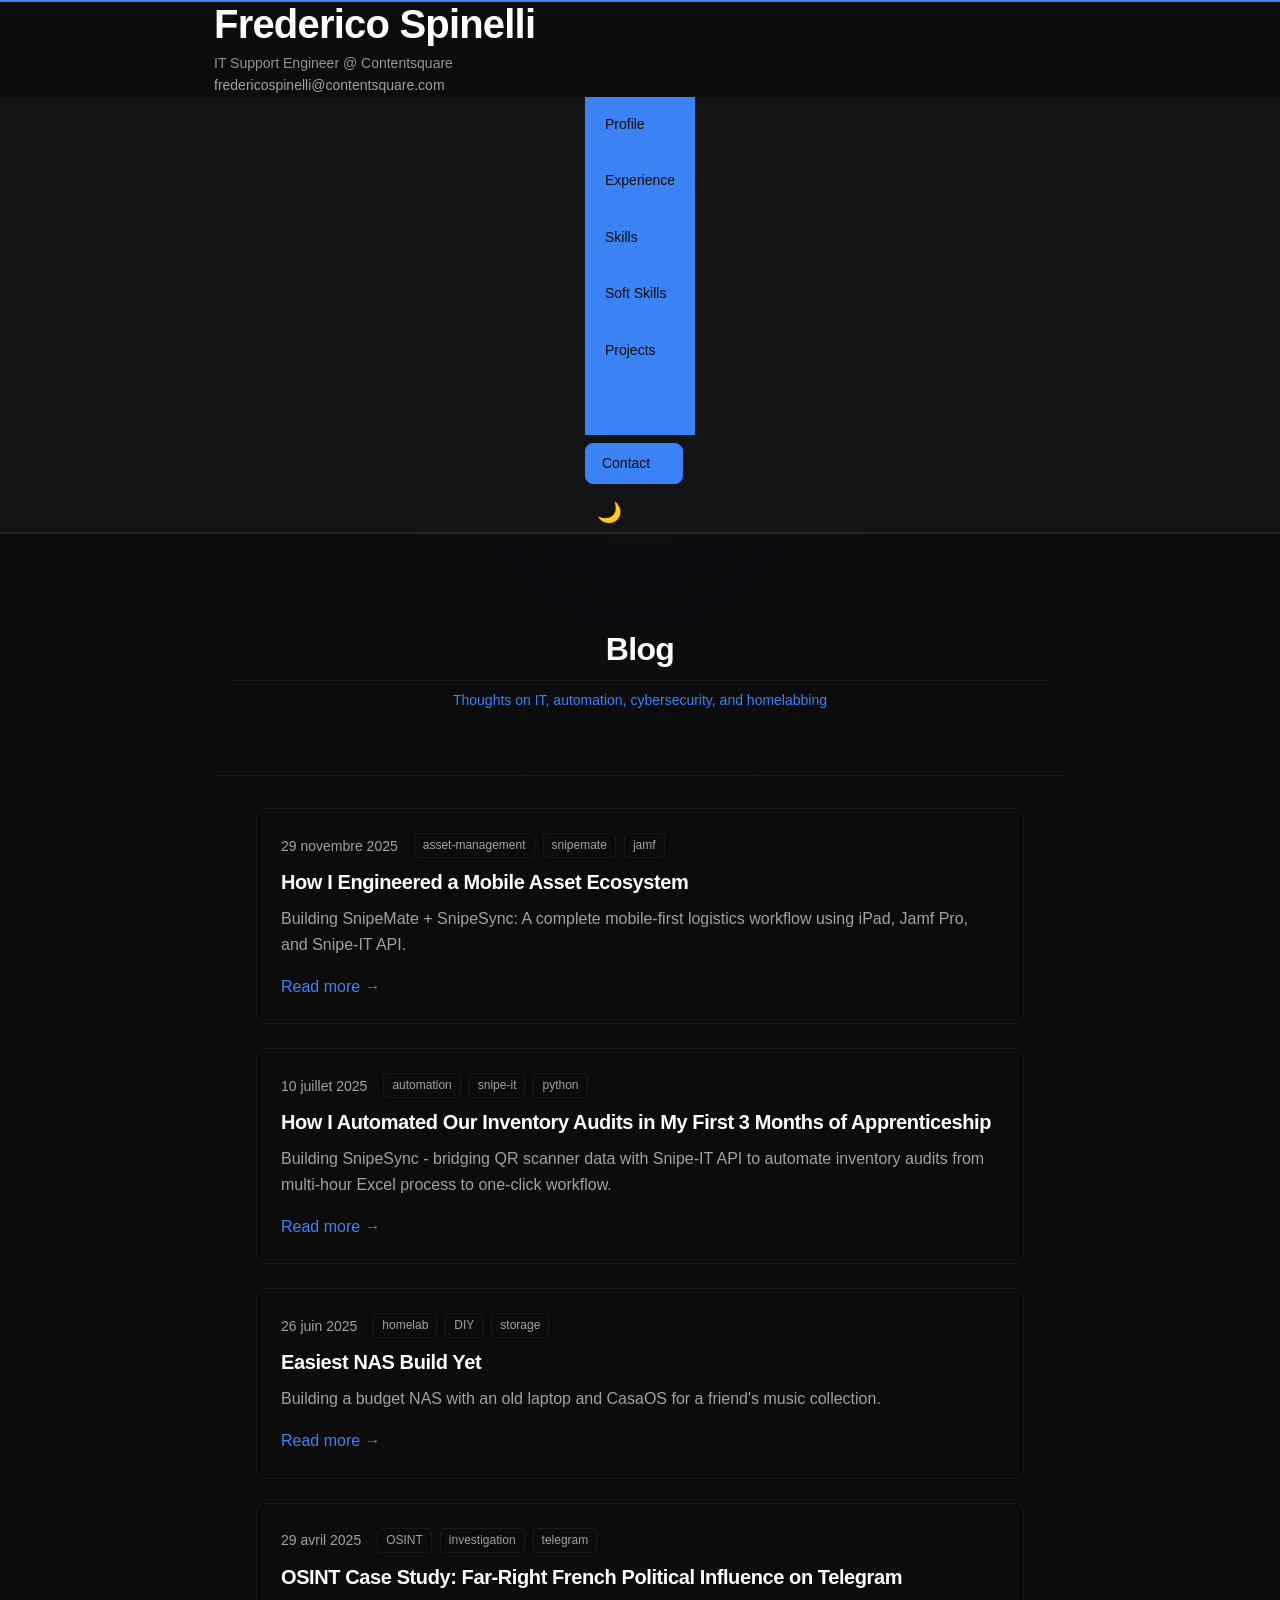
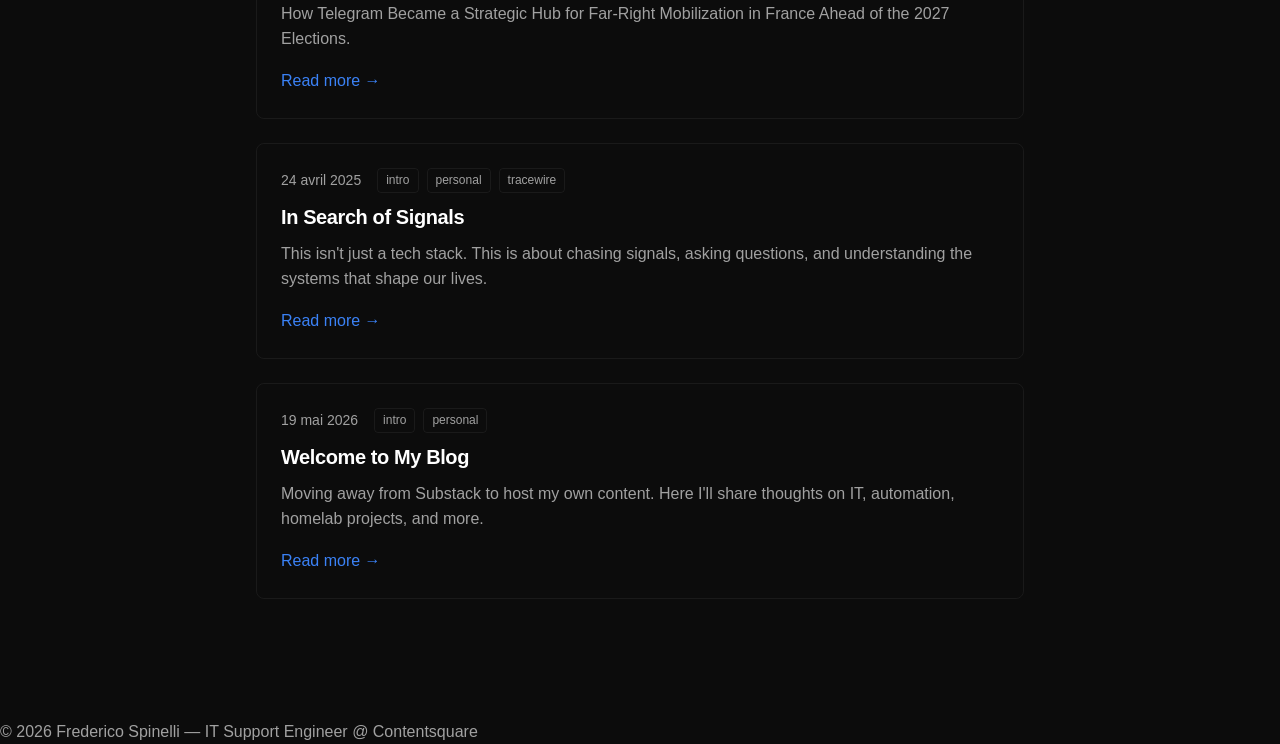
==== commit 3396bf7b: "Fix nav rendering: wrap in nav tag, fix corrupted CSS selectors, add init.js" ====
--- a/blog.html
+++ b/blog.html
@@ -10,6 +10,7 @@
     <link rel="preload" href="fonts/jetbrains-mono-regular-latin.woff2" as="font" type="font/woff2" crossorigin>
     <link rel="stylesheet" href="style.css">
     <link rel="icon" type="image/x-icon" href="favicon.ico">
+    <script src="init.js"></script>
     <script src="components.js" defer></script>
 
     <meta property="og:type" content="website" />
--- a/style.css
+++ b/style.css
@@ -156,7 +156,7 @@
 }
 
 /* ===== Nav ===== */
-nav {
+nav, site-nav {
   background: var(--bg-surface);
   border-bottom: 1px solid var(--border);
   padding: 0;
@@ -165,7 +165,7 @@
   z-index: 99;
 }
 
-nav .nav-inner {
+nav .nav-inner, site-nav .nav-inner {
   max-width: 900px;
   margin: 0 auto;
   padding: 0 24px;
@@ -175,9 +175,10 @@
   scrollbar-width: none;
 }
 
-nav .nav-inner::-webkit-scrollbar { display: none; }
-
-nav a {
+nav .nav-inner::-webkit-scrollbar, site-nav .nav-inner::-webkit-scrollbar { display: none; }
+.nav .nav-inner { -webkit-overflow-scrolling: touch; }
+
+nav a, site-nav a {
   color: var(--text-muted);
   padding: 16px 20px;
   font-size: 0.875rem;
@@ -187,17 +188,17 @@
   border-bottom: 2px solid transparent;
 }
 
-nav a:hover {
+nav a:hover, site-nav a:hover {
   color: var(--text-primary);
   background: var(--bg-hover);
 }
 
-nav a.active {
+nav a.active, site-nav a.active {
   color: var(--accent);
   border-bottom-color: var(--accent);
 }
 
-nav a.contact-btn {
+nav a.contact-btn, site-nav a.contact-btn {
   color: var(--accent);
   border: 1px solid var(--accent);
   border-radius: var(--radius-sm);
@@ -206,7 +207,7 @@
   transition: all var(--transition);
 }
 
-nav a.contact-btn:hover {
+nav a, site-nav a.contact-btn, site-nav a.contact-btn:hover, site-nav a.contact-btn:hover {
   background: var(--accent);
   color: var(--bg-primary);
 }
@@ -1329,7 +1330,7 @@
 }
 
 /* ===== View Transitions ===== */
-@view-transition { navigation: auto; }
+/* @view-transition { navigation: auto; } */
 
 /* ===== Scroll Progress Bar ===== */
 #scroll-progress {
@@ -1543,3 +1544,29 @@
     grid-column: span 1;
   }
 }
+
+/* ===== Prevent FOUC (Flash of Unstyled Content) ===== */
+body.wc-loading {
+  opacity: 0;
+}
+
+/* Ensure site-nav and site-footer display as block by default */
+site-nav, site-footer, site-header {
+  display: block;
+}
+
+/* nav-specific overrides */
+site-nav nav {
+  display: block;
+}
+
+/* ===== Debug: Ensure nav displays ===== */
+site-nav {
+  display: block !important;
+  contain: layout style;
+}
+
+site-nav nav {
+  display: flex !important;
+  flex-wrap: wrap;
+}
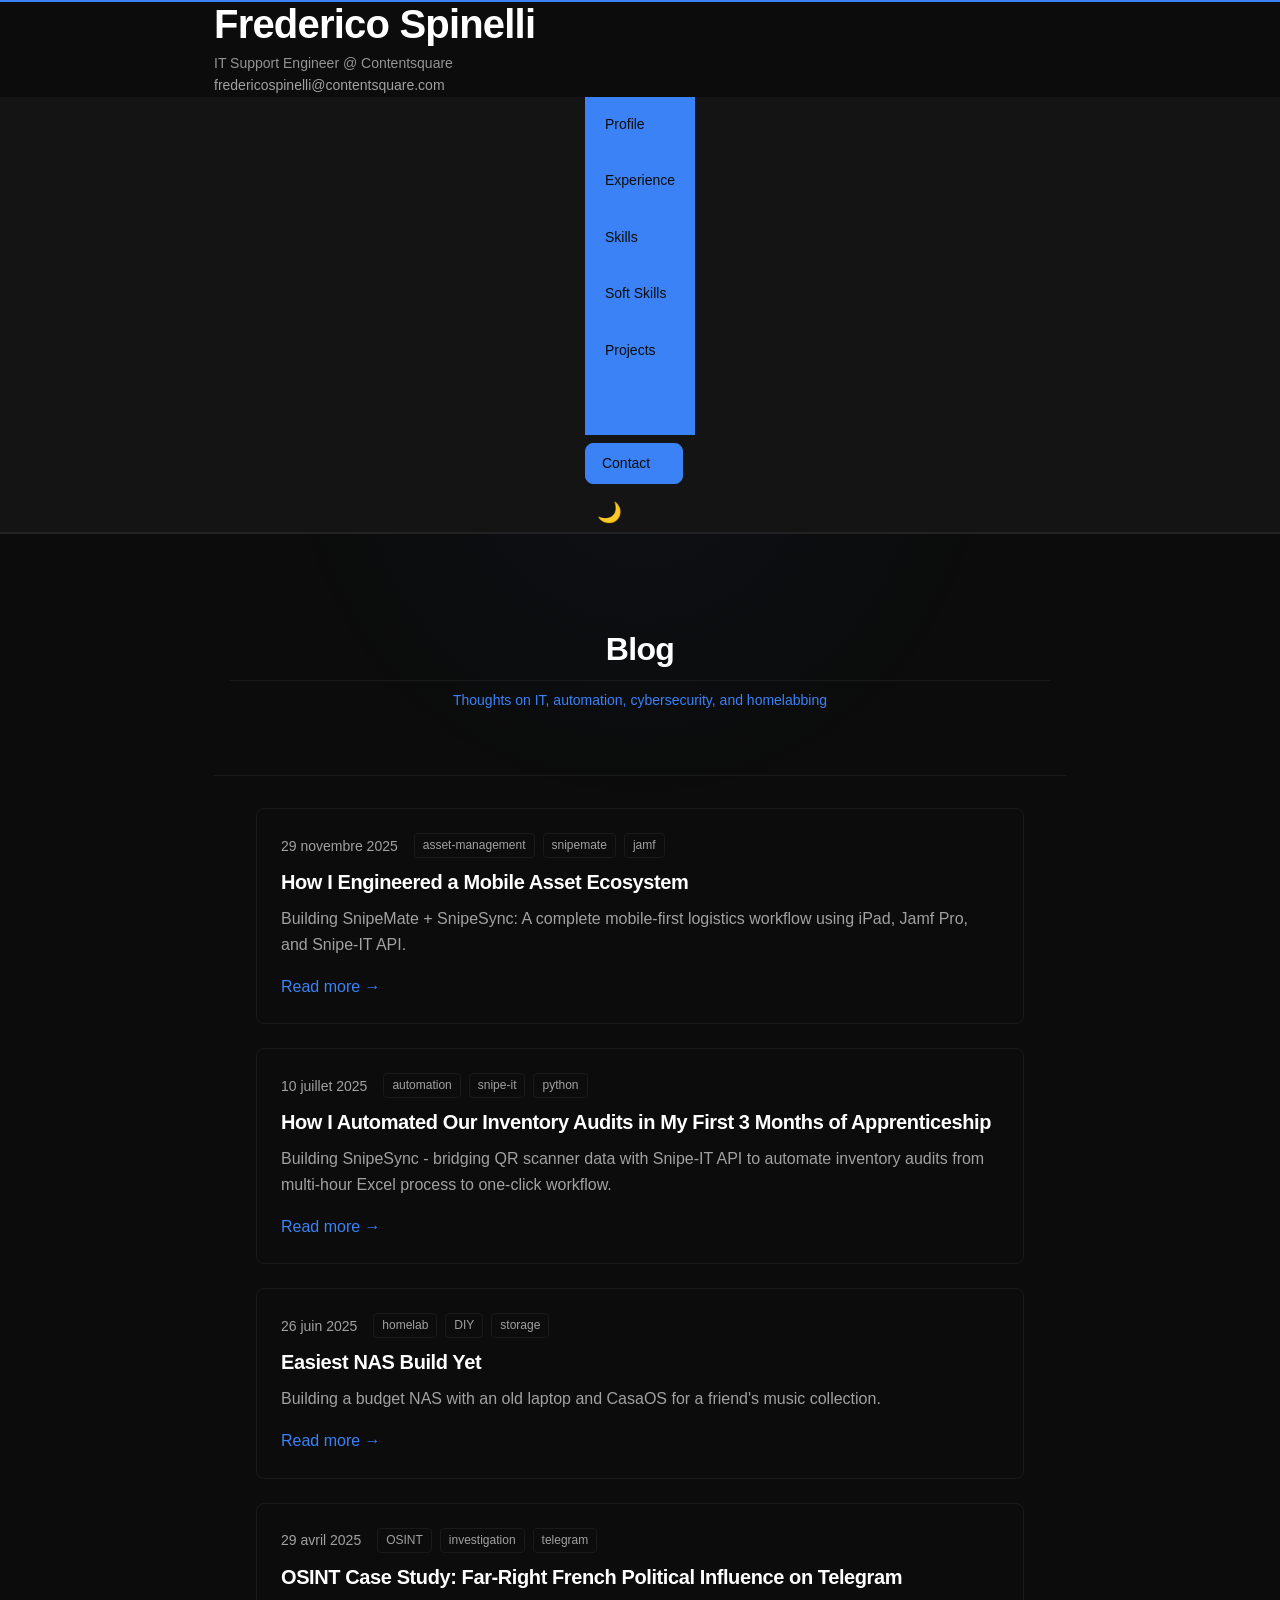
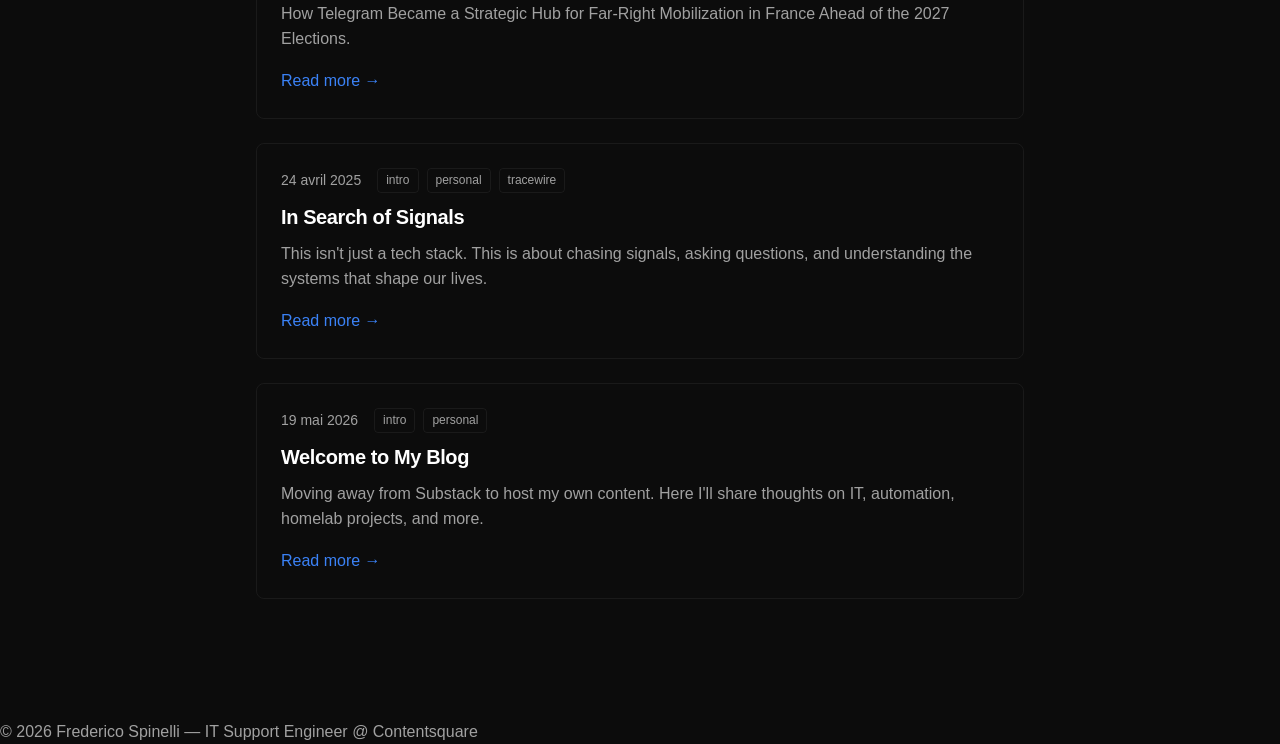
==== commit c9d89403: "Fix nav FOUC: view-transition exclusion, immediate theme load, inline :not(:defined) styles" ====
--- a/blog.html
+++ b/blog.html
@@ -8,6 +8,10 @@
     <title>Blog — Frederico Spinelli</title>
     <link rel="preload" href="fonts/inter-var-latin.woff2" as="font" type="font/woff2" crossorigin>
     <link rel="preload" href="fonts/jetbrains-mono-regular-latin.woff2" as="font" type="font/woff2" crossorigin>
+        <style>
+      site-nav:not(:defined) { display: block; min-height: 50px; background: #141414; }
+      site-header:not(:defined) { display: block; min-height: 73px; background: #141414; }
+    </style>
     <link rel="stylesheet" href="style.css">
     <link rel="icon" type="image/x-icon" href="favicon.ico">
     <script src="init.js"></script>
--- a/style.css
+++ b/style.css
@@ -1570,3 +1570,23 @@
   display: flex !important;
   flex-wrap: wrap;
 }
+
+/* ===== View Transitions: Exclude Header/Nav ===== */
+site-header, site-nav, header, nav {
+  view-transition-name: none;
+}
+
+/* Only animate the main content area */
+main {
+  view-transition-name: main-content;
+}
+
+::view-transition-old(main-content) {
+  animation: fade-out 150ms ease;
+}
+::view-transition-new(main-content) {
+  animation: fade-in 200ms ease;
+}
+
+@keyframes fade-out { to { opacity: 0; } }
+@keyframes fade-in { from { opacity: 0; } }
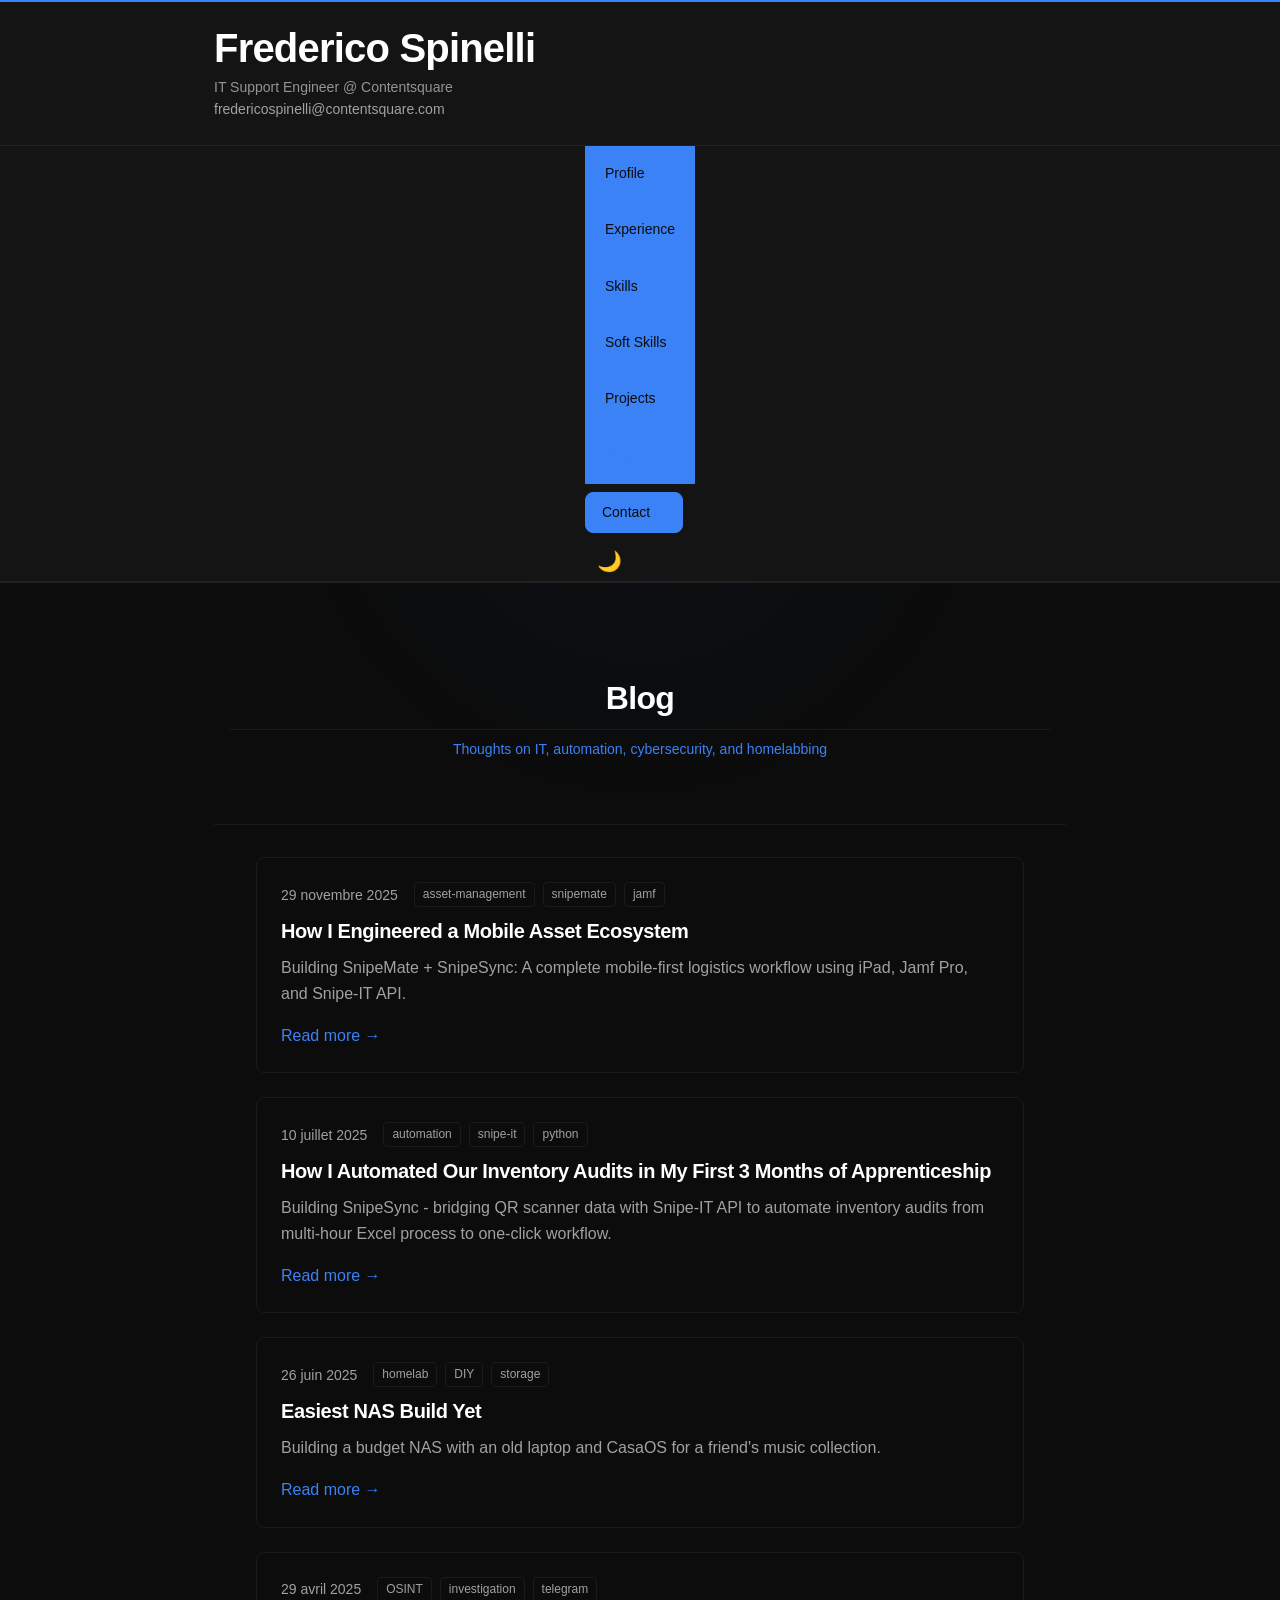
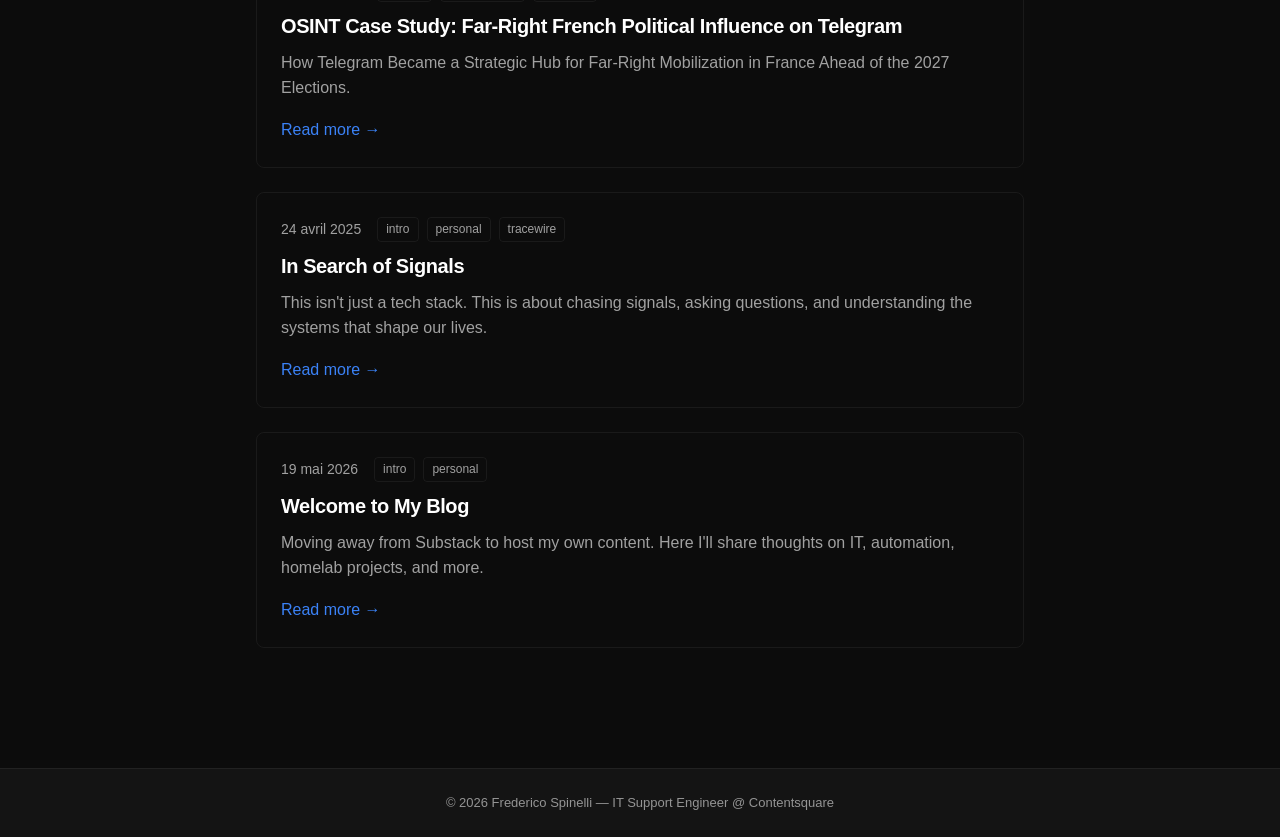
==== commit 97c685a1: "Fix nav: clean components.js, remove view-transitions, remove wc-loading CSS" ====
--- a/blog.html
+++ b/blog.html
@@ -8,11 +8,7 @@
     <title>Blog — Frederico Spinelli</title>
     <link rel="preload" href="fonts/inter-var-latin.woff2" as="font" type="font/woff2" crossorigin>
     <link rel="preload" href="fonts/jetbrains-mono-regular-latin.woff2" as="font" type="font/woff2" crossorigin>
-        <style>
-      site-nav:not(:defined) { display: block; min-height: 50px; background: #141414; }
-      site-header:not(:defined) { display: block; min-height: 73px; background: #141414; }
-    </style>
-    <link rel="stylesheet" href="style.css">
+<link rel="stylesheet" href="style.css">
     <link rel="icon" type="image/x-icon" href="favicon.ico">
     <script src="init.js"></script>
     <script src="components.js" defer></script>
--- a/style.css
+++ b/style.css
@@ -1330,7 +1330,6 @@
 }
 
 /* ===== View Transitions ===== */
-/* @view-transition { navigation: auto; } */
 
 /* ===== Scroll Progress Bar ===== */
 #scroll-progress {
@@ -1546,9 +1545,6 @@
 }
 
 /* ===== Prevent FOUC (Flash of Unstyled Content) ===== */
-body.wc-loading {
-  opacity: 0;
-}
 
 /* Ensure site-nav and site-footer display as block by default */
 site-nav, site-footer, site-header {
@@ -1560,33 +1556,14 @@
   display: block;
 }
 
-/* ===== Debug: Ensure nav displays ===== */
-site-nav {
-  display: block !important;
-  contain: layout style;
-}
-
 site-nav nav {
   display: flex !important;
   flex-wrap: wrap;
 }
 
 /* ===== View Transitions: Exclude Header/Nav ===== */
-site-header, site-nav, header, nav {
-  view-transition-name: none;
-}
 
 /* Only animate the main content area */
-main {
-  view-transition-name: main-content;
-}
-
-::view-transition-old(main-content) {
-  animation: fade-out 150ms ease;
-}
-::view-transition-new(main-content) {
-  animation: fade-in 200ms ease;
-}
-
-@keyframes fade-out { to { opacity: 0; } }
-@keyframes fade-in { from { opacity: 0; } }
+
+ }
+ }
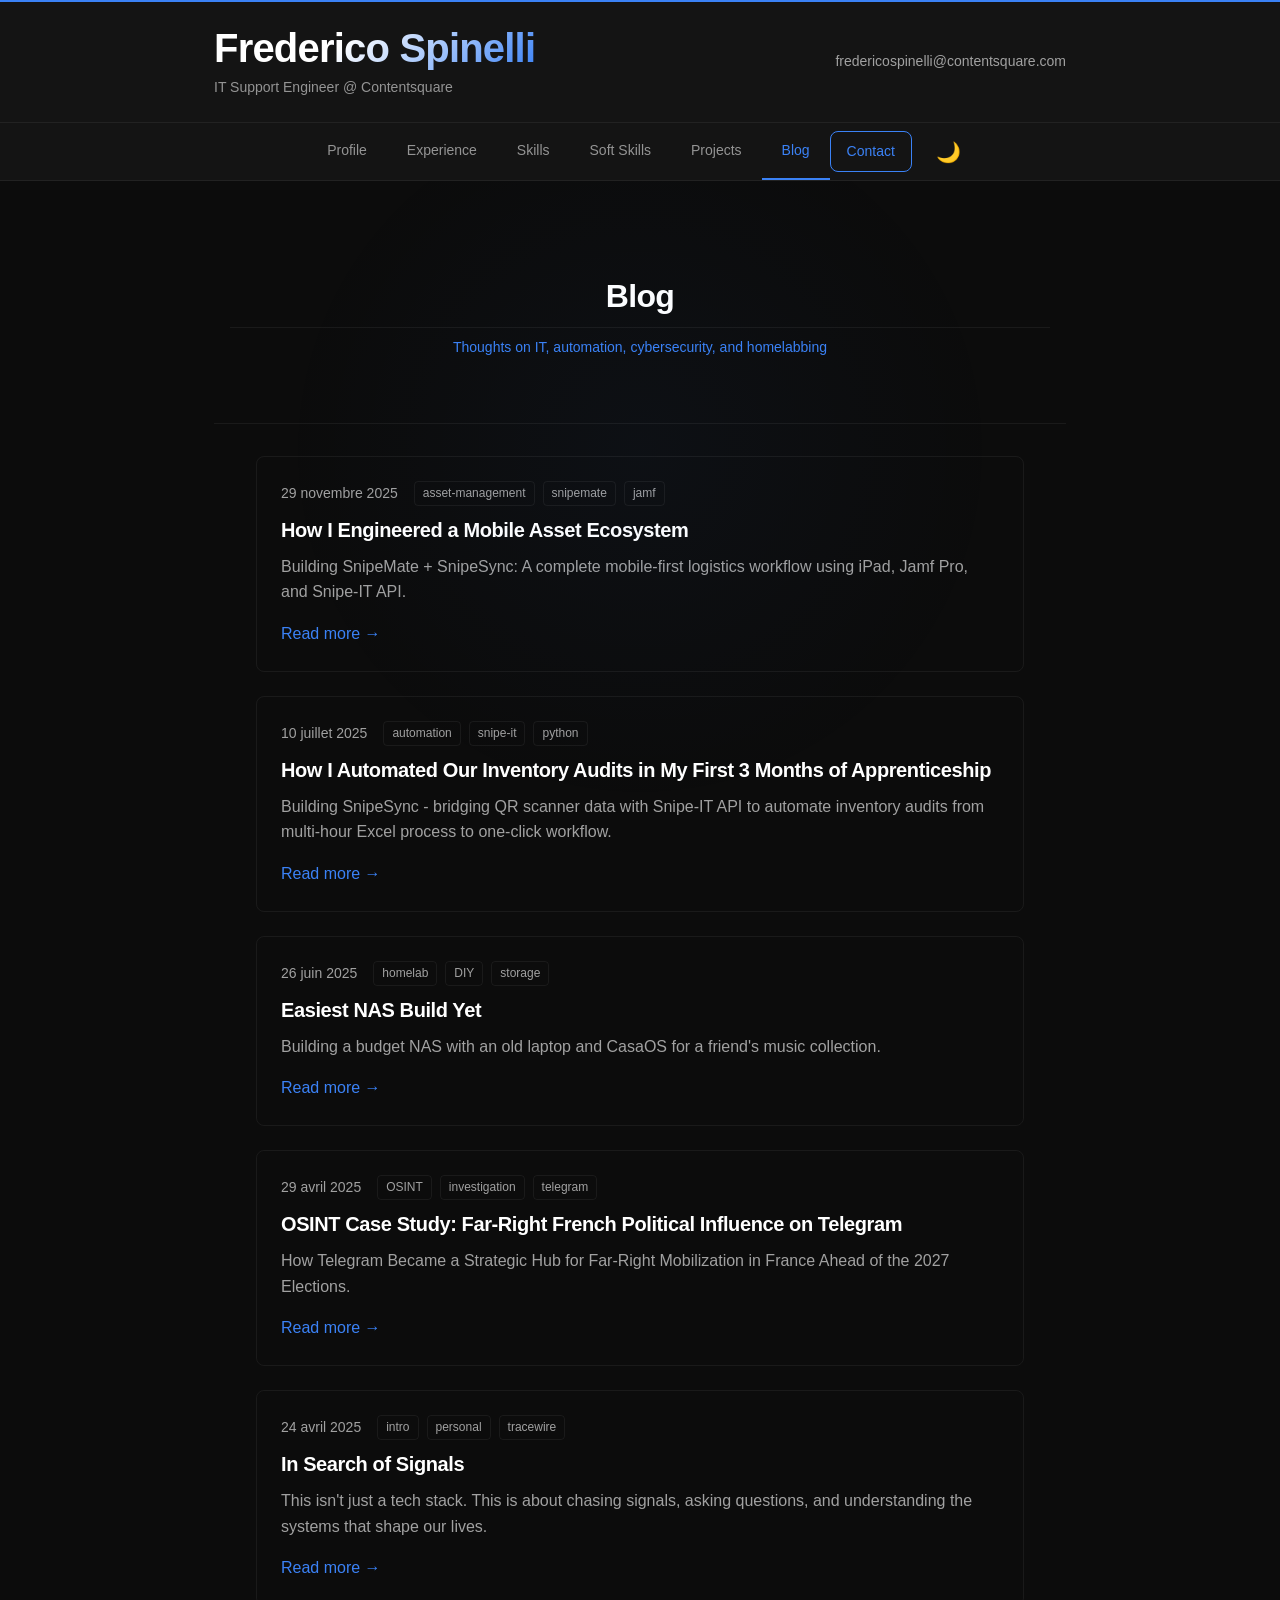
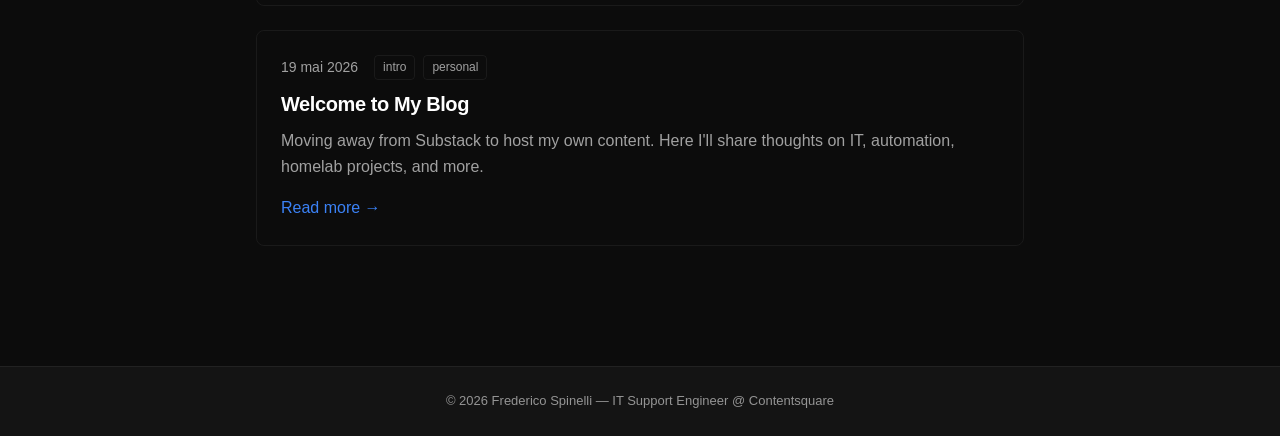
==== commit 47b58c88: "Clean up: remove init.js, fix malformed CSS, simplify nav selectors" ====
--- a/blog.html
+++ b/blog.html
@@ -10,7 +10,6 @@
     <link rel="preload" href="fonts/jetbrains-mono-regular-latin.woff2" as="font" type="font/woff2" crossorigin>
 <link rel="stylesheet" href="style.css">
     <link rel="icon" type="image/x-icon" href="favicon.ico">
-    <script src="init.js"></script>
     <script src="components.js" defer></script>
 
     <meta property="og:type" content="website" />
--- a/style.css
+++ b/style.css
@@ -156,7 +156,7 @@
 }
 
 /* ===== Nav ===== */
-nav, site-nav {
+nav {
   background: var(--bg-surface);
   border-bottom: 1px solid var(--border);
   padding: 0;
@@ -165,7 +165,7 @@
   z-index: 99;
 }
 
-nav .nav-inner, site-nav .nav-inner {
+nav .nav-inner {
   max-width: 900px;
   margin: 0 auto;
   padding: 0 24px;
@@ -175,10 +175,10 @@
   scrollbar-width: none;
 }
 
-nav .nav-inner::-webkit-scrollbar, site-nav .nav-inner::-webkit-scrollbar { display: none; }
+nav .nav-inner::-webkit-scrollbar { display: none; }
 .nav .nav-inner { -webkit-overflow-scrolling: touch; }
 
-nav a, site-nav a {
+nav a {
   color: var(--text-muted);
   padding: 16px 20px;
   font-size: 0.875rem;
@@ -188,17 +188,17 @@
   border-bottom: 2px solid transparent;
 }
 
-nav a:hover, site-nav a:hover {
+nav a:hover {
   color: var(--text-primary);
   background: var(--bg-hover);
 }
 
-nav a.active, site-nav a.active {
+nav a.active {
   color: var(--accent);
   border-bottom-color: var(--accent);
 }
 
-nav a.contact-btn, site-nav a.contact-btn {
+nav a.contact-btn {
   color: var(--accent);
   border: 1px solid var(--accent);
   border-radius: var(--radius-sm);
@@ -207,7 +207,7 @@
   transition: all var(--transition);
 }
 
-nav a, site-nav a.contact-btn, site-nav a.contact-btn:hover, site-nav a.contact-btn:hover {
+nav a.contact-btn:hover {
   background: var(--accent);
   color: var(--bg-primary);
 }
